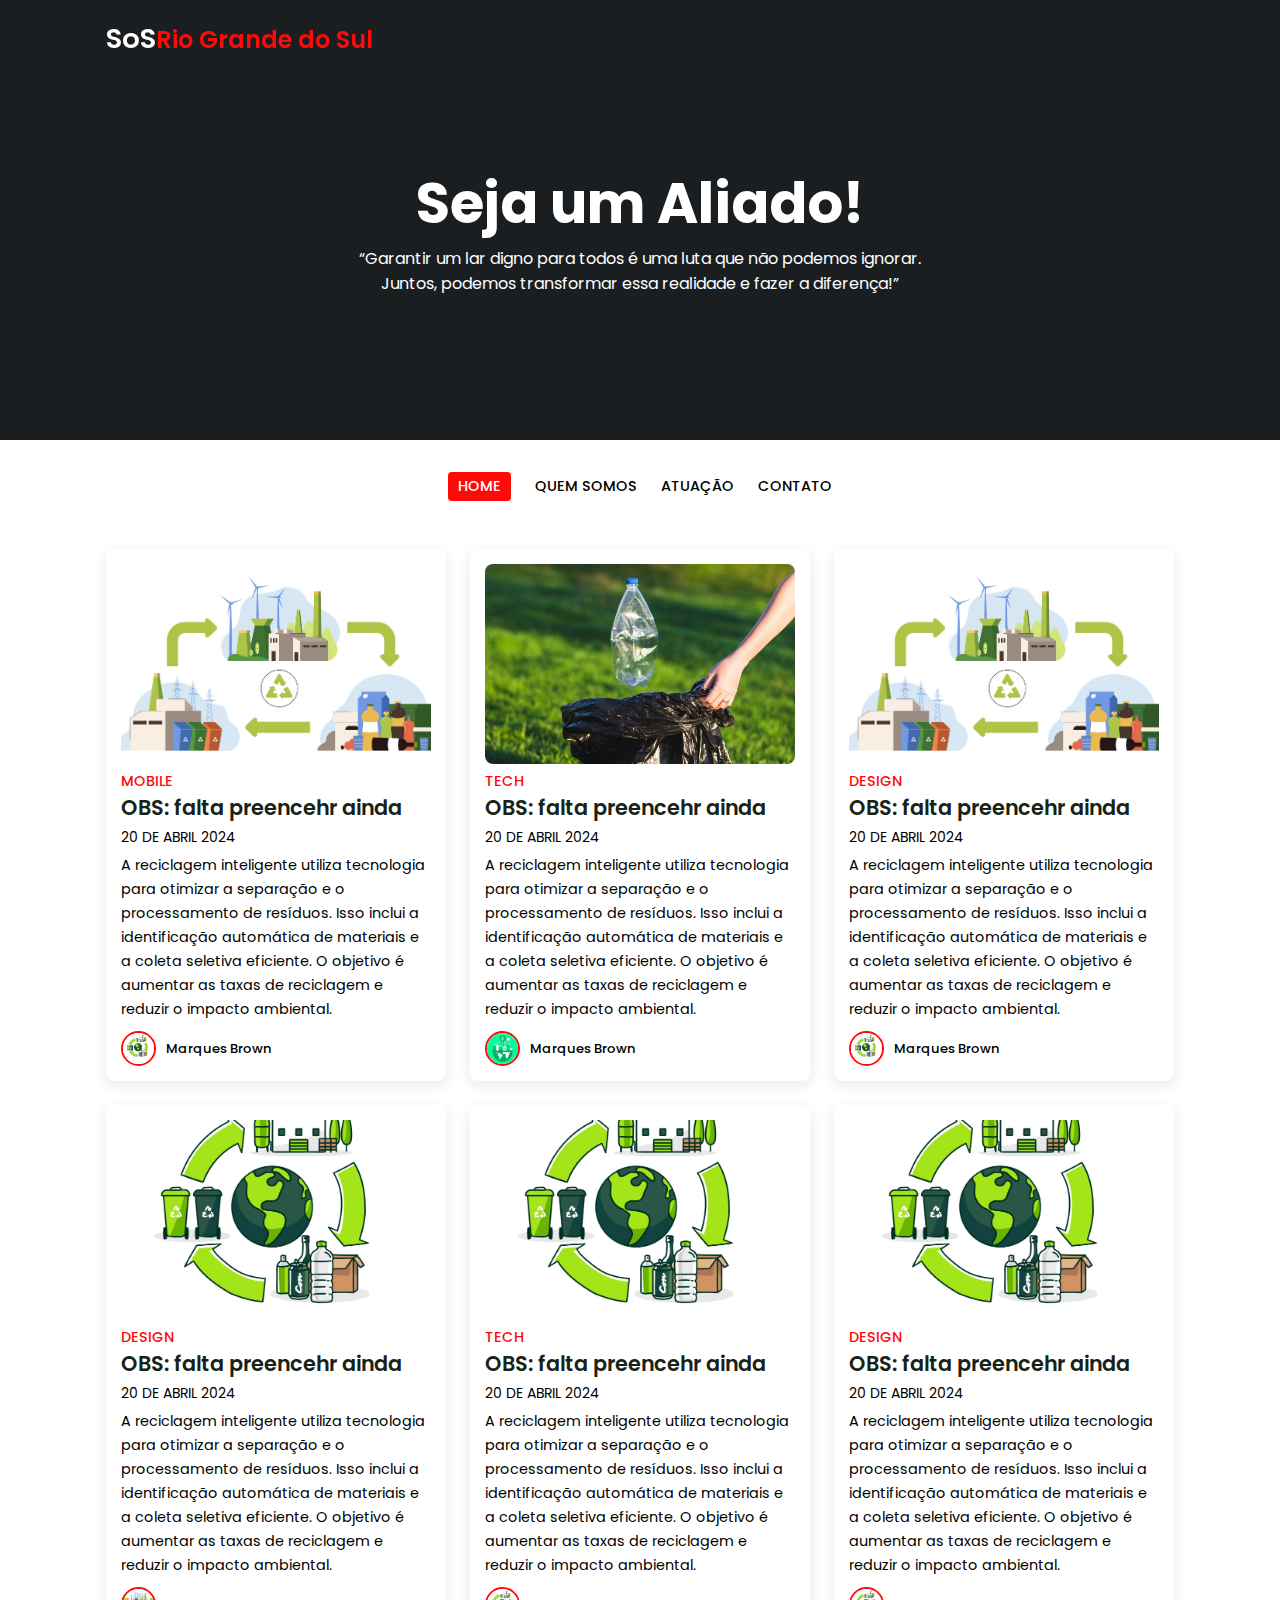
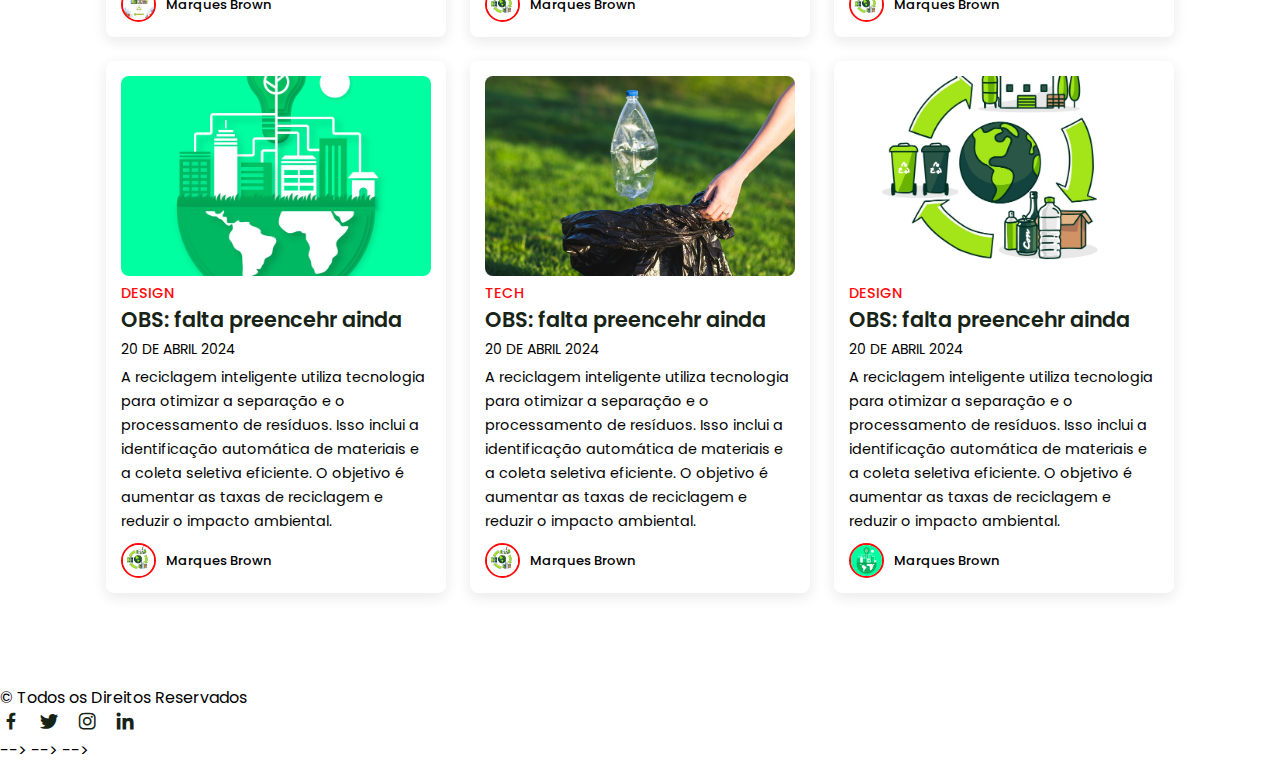
==== index.html @ 659e2902 "Primeiro commit" ====
<!DOCTYPE html>
<html lang="pt-br">
  <head>
    <meta charset="UTF-8" />
    <meta http-equiv="X-UA-Compatible" content="IE=edge" />
    <meta name="viewport" content="width=device-width, initial-scale=1.0" />
    <title>SoS RIO Grande do Sul</title>
    <link rel="stylesheet" href="style.css">
    <link href='https://unpkg.com/boxicons@2.1.4/css/boxicons.min.css' rel='stylesheet'>
   
  </head>
  <body>
     <header>

      <div class="nav container">
      <a href="index.html" class="logo">SoS<span>Rio Grande do Sul</span></a>
      <!-- <a href="#" class="login">Login</a> -->
      </div>
     </header>
      
      <section class="home" id="home">
         <div class="home-text container">
           <h2 class="home-title">Seja um Aliado!</h2>
          <p>“Garantir um lar digno para todos é uma luta que não podemos ignorar.</p> Juntos, podemos transformar essa realidade e fazer a diferença!”</p>
            <span class="home-subtitle"></span>
         </div>
      </section>
      
       <!-- Post Filter -->
       <div class="post-filter container">
        <span class="filter-item active-filter" data-filter='all'>HOME</span>
        <span class="filter-item " data-filter='design'>QUEM SOMOS</span>
        <span class="filter-item " data-filter='tech'>ATUAÇÃO</span>
        <span class="filter-item " data-filter='mobile'>CONTATO</span>
       </div>

       <!-- Posts -->
      <section class="post container">
       <!-- Post Box 1 -->
       <div class="post-box mobile">
         <img src="img/Imagem do WhatsApp de 2024-05-03 à(s) 12.42.01_88474f6a.jpg" alt="" class="post-img">
          <h2 class="category">Mobile</h2>
          <a href="post-page.html" class="post-title">
              OBS: falta preencehr ainda 
          </a>
          <span class="post-date">20 de abril 2024</span>
          <p class="post-decription">A reciclagem inteligente utiliza tecnologia para otimizar a separação e o processamento de resíduos. Isso inclui a identificação automática de materiais e a coleta seletiva eficiente. O objetivo é aumentar as taxas de reciclagem e reduzir o impacto ambiental.</p>
            <div class="profile">
              <img src="img/Imagem do WhatsApp de 2024-05-03 à(s) 12.42.01_ca1264bf.jpg" alt="" class="profile-img">
              <span class="profile-name">Marques Brown</span>
            </div>  
         </div>
   
            <!-- Post Box 2 -->
           <div class="post-box tech">
         <img src="img/Imagem do WhatsApp de 2024-05-03 à(s) 12.42.02_a2cb9ce0.jpg" alt="" class="post-img">
          <h2 class="category">tech</h2>
          <a href="post-page.html" class="post-title">
              OBS: falta preencehr ainda 
          </a>
          <span class="post-date">20 de abril 2024</span>
          <p class="post-decription">A reciclagem inteligente utiliza tecnologia 
            para otimizar a separação e o processamento de resíduos. Isso inclui a 
            identificação automática de materiais e a coleta seletiva eficiente. O 
            objetivo é aumentar as taxas de reciclagem e reduzir o impacto ambiental.</p>
            <div class="profile">
              <img src="img/Imagem do WhatsApp de 2024-05-03 à(s) 12.42.01_6d9afd99.jpg" alt="" class="profile-img">
              <span class="profile-name">Marques Brown</span>
            </div>  
         </div>

          <!-- Post Box 3 -->
          <div class="post-box mobile">
         <img src="img/Imagem do WhatsApp de 2024-05-03 à(s) 12.42.01_88474f6a.jpg" alt="" class="post-img">
          <h2 class="category">Design</h2>
          <a href="post-page.html" class="post-title">
              OBS: falta preencehr ainda 
          </a>
          <span class="post-date">20 de abril 2024</span>
          <p class="post-decription">A reciclagem inteligente utiliza tecnologia 
            para otimizar a separação e o processamento de resíduos. Isso inclui a 
            identificação automática de materiais e a coleta seletiva eficiente. O 
            objetivo é aumentar as taxas de reciclagem e reduzir o impacto ambiental.</p>
            <div class="profile">
              <img src="img/Imagem do WhatsApp de 2024-05-03 à(s) 12.42.01_ca1264bf.jpg" alt="" class="profile-img">
              <span class="profile-name">Marques Brown</span>
            </div>  
         </div>
    
           <!-- Post Box 4 -->
         <div class="post-box design">
         <img src="img/Imagem do WhatsApp de 2024-05-03 à(s) 12.42.01_ca1264bf.jpg" alt="" class="post-img">
          <h2 class="category">Design</h2>
          <a href="post-page.html" class="post-title">
              OBS: falta preencehr ainda 
          </a>
          <span class="post-date">20 de abril 2024</span>
          <p class="post-decription">A reciclagem inteligente utiliza tecnologia 
            para otimizar a separação e o processamento de resíduos. Isso inclui a 
            identificação automática de materiais e a coleta seletiva eficiente. O 
            objetivo é aumentar as taxas de reciclagem e reduzir o impacto ambiental.</p>
            <div class="profile">
              <img src="img/Imagem do WhatsApp de 2024-05-03 à(s) 12.42.01_88474f6a.jpg" alt="" class="profile-img">
              <span class="profile-name">Marques Brown</span>
            </div>  
         </div>
   
            <!-- Post Box 5 -->
           <div class="post-box tech">
         <img src="img/Imagem do WhatsApp de 2024-05-03 à(s) 12.42.01_ca1264bf.jpg" alt="" class="post-img">
          <h2 class="category">tech</h2>
          <a href="post-page.html" class="post-title">
              OBS: falta preencehr ainda 
          </a>
          <span class="post-date">20 de abril 2024</span>
          <p class="post-decription">A reciclagem inteligente utiliza tecnologia 
            para otimizar a separação e o processamento de resíduos. Isso inclui a 
            identificação automática de materiais e a coleta seletiva eficiente. O 
            objetivo é aumentar as taxas de reciclagem e reduzir o impacto ambiental.</p>
            <div class="profile">
              <img src="img/Imagem do WhatsApp de 2024-05-03 à(s) 12.42.01_ca1264bf.jpg" alt="" class="profile-img">
              <span class="profile-name">Marques Brown</span>
            </div>  
         </div>

          <!-- Post Box 6 -->
          <div class="post-box mobile">
         <img src="img/Imagem do WhatsApp de 2024-05-03 à(s) 12.42.01_ca1264bf.jpg" alt="" class="post-img">
          <h2 class="category">Design</h2>
          <a href="post-page.html" class="post-title">
              OBS: falta preencehr ainda 
          </a>
          <span class="post-date">20 de abril 2024</span>
          <p class="post-decription">A reciclagem inteligente utiliza tecnologia 
            para otimizar a separação e o processamento de resíduos. Isso inclui a 
            identificação automática de materiais e a coleta seletiva eficiente. O 
            objetivo é aumentar as taxas de reciclagem e reduzir o impacto ambiental.</p>
            <div class="profile">
              <img src="img/Imagem do WhatsApp de 2024-05-03 à(s) 12.42.01_ca1264bf.jpg" alt="" class="profile-img">
              <span class="profile-name">Marques Brown</span>
            </div>  
         </div>
   
           <!-- Post Box 7 -->
       <div class="post-box design">
         <img src="img/Imagem do WhatsApp de 2024-05-03 à(s) 12.42.01_6d9afd99.jpg" alt="" class="post-img">
          <h2 class="category">Design</h2>
          <a href="post-page.html" class="post-title">
              OBS: falta preencehr ainda 
          </a>
          <span class="post-date">20 de abril 2024</span>
          <p class="post-decription">A reciclagem inteligente utiliza tecnologia 
            para otimizar a separação e o processamento de resíduos. Isso inclui a 
            identificação automática de materiais e a coleta seletiva eficiente. O 
            objetivo é aumentar as taxas de reciclagem e reduzir o impacto ambiental.</p>
            <div class="profile">
              <img src="img/Imagem do WhatsApp de 2024-05-03 à(s) 12.42.01_ca1264bf.jpg" alt="" class="profile-img">
              <span class="profile-name">Marques Brown</span>
            </div>  
         </div>
   
            <!-- Post Box 8 -->
           <div class="post-box tech">
         <img src="img/Imagem do WhatsApp de 2024-05-03 à(s) 12.42.02_a2cb9ce0.jpg" alt="" class="post-img">
          <h2 class="category">tech</h2>
          <a href="post-page.html" class="post-title">
              OBS: falta preencehr ainda 
          </a>
          <span class="post-date">20 de abril 2024</span>
          <p class="post-decription">A reciclagem inteligente utiliza tecnologia 
            para otimizar a separação e o processamento de resíduos. Isso inclui a 
            identificação automática de materiais e a coleta seletiva eficiente. O 
            objetivo é aumentar as taxas de reciclagem e reduzir o impacto ambiental.</p>
            <div class="profile">
              <img src="img/Imagem do WhatsApp de 2024-05-03 à(s) 12.42.01_ca1264bf.jpg" alt="" class="profile-img">
              <span class="profile-name">Marques Brown</span>
            </div>  
         </div>

          <!-- Post Box 9 -->
          <div class="post-box design">
         <img src="img/Imagem do WhatsApp de 2024-05-03 à(s) 12.42.01_ca1264bf.jpg" alt="" class="post-img">
          <h2 class="category">Design</h2>
          <a href="post-page.html" class="post-title">
              OBS: falta preencehr ainda 
          </a>
          <span class="post-date">20 de abril 2024</span>
          <p class="post-decription">A reciclagem inteligente utiliza tecnologia 
            para otimizar a separação e o processamento de resíduos. Isso inclui a 
            identificação automática de materiais e a coleta seletiva eficiente. O 
            objetivo é aumentar as taxas de reciclagem e reduzir o impacto ambiental.</p>
            <div class="profile">
              <img src="img/Imagem do WhatsApp de 2024-05-03 à(s) 12.42.01_6d9afd99.jpg" alt="" class="profile-img">
              <span class="profile-name">Marques Brown</span>
            </div>  
         </div>
       </section>

         
       <!-- Footer -->
       <div class="footer container"></div>
          <p>&#169; Todos os Direitos Reservados</p>
          <div class="social">
            <a href="#"><i class='bx bxl-facebook'></i></a>
            <a href="#"><i class='bx bxl-twitter'></i></a>
            <a href="#"><i class='bx bxl-instagram'></i></a>
            <a href="#"><i class='bx bxl-linkedin'></i></a>
          </div>


     <!-- JQuery Link -->
     <script
     src="https://code.jquery.com/jquery-3.7.1.js"
     integrity="sha256-eKhayi8LEQwp4NKxN+CfCh+3qOVUtJn3QNZ0TciWLP4="
      crossorigin="anonymous"></script>
     <!-- link JS -->
    <script src="main.js"></script>
  </body>
</html>


 <!-- Postar conteúdo -->
 <!-- <section class="post-header">
    <div class="header-content post-container">
       <!-- voltar para o home -->
      <!-- <a href="index.html" class="back-home">Voltar para o Home</a>
      <!-- titulo -->
      <!-- <h1 class="header-title">Como criar o melhor disegn com adobe Xd</h1>
      <!-- postar imagem -->
      <!-- <img src="img/Imagem do WhatsApp de 2024-05-03 à(s) 12.42.01_6d9afd99.jpg" alt="" class="header-img">
    </div>
   </section> --> --> --> -->
---- style.css ----
/* Google fonts */

@import url('https://fonts.googleapis.com/css2?family=Poppins:ital,wght@0,100;0,200;0,300;0,400;0,500;0,600;0,700;0,800;0,900;1,100;1,200;1,300;1,400;1,500;1,600;1,700;1,800;1,900&display=swap');

*{
  font-family: 'poppins', sans-serif;
  margin: 0;
  padding: 0;
  scroll-behavior: smooth;
  scroll-padding-top: 2rem;
  box-sizing: border-box;
}

:root{
  --container-color: #1a1e21;
  --second-color: #ff0909;
  --text-color: #172317;
  --bg-color: #fff;
}

::selection {
  color: var(--bg-color);
  background: var(--second-color);
}

a{
  text-decoration: none;
}

li{
  list-style: none;
}

img{
  width: 100%;
}

section{
  padding: 3rem 0 2rem;
}

.container{
  max-width: 1068px;
  margin: auto;
  width: 100%;
  
}

/* hearder */
header {
  position: fixed;
  top: 0;
  left: 0;
  width: 100%;
  z-index: 200;
}

header.shadow{
  background: var(--bg-color);
  box-shadow: 0 1px  4px  hsl(0 4% 14% / 10%);
  transition: 0.4s;
}

header.shadow .logo{
   color:var(--text-color);
}

.nav{
  display: flex;
  align-items: center;
  justify-content: space-between;
  padding: 18px 0;
}

/* rever o tamanho */
.logo{
  font-size: 1.7rem;
  font-weight: 600;
  color: var(--bg-color);

}
 /* rever o tamanho */
.logo span {
  color: var(--second-color);
  font-size: 1.5rem;
}

.login{
  padding: 8px 14px;
  text-transform: uppercase;
  font-weight: 500;
  border-radius: 4px;
  background: var(--second-color);
  color: var(--bg-color);
}

.login:hover{
  background: hsl(24, 98%, 58%);
  transition: 0.3s;
}

.home{
  width: 100%;
  min-height: 440px;
  background: var(--container-color);
  display: grid;
  justify-content: center;
  align-items: center;
}
.home-text{
  color: var(--bg-color);
  text-align: center;
}
.home-title{
  font-size: 3.5rem;
  width: 100%;
}

.home-subtitle{
  font-size: 1rem;
  font-weight: 400;
}

/* Post Filter  */
.post-filter{
  display: flex;
  justify-content: center;
  align-items: center;
  column-gap: 1.5rem;
  margin-top: 2rem !important;
}

.filter-item{
  font-size: 0.9rem;
  font-weight: 500;
  cursor:pointer;
}

.active-filter{
  background: var(--second-color);
  color: var(--bg-color);
  padding: 4px 10px;
  border-radius: 4px;
}

/* Post */
.post{
  display: grid;
  grid-template-columns: repeat(auto-fit, minmax(280px, auto));
  justify-content: center;
  gap: 1.5rem;
}

.post-box{
  background: var(--bg-color);
  box-shadow: 0 4px 14px hsl(355deg 25% 15% / 10%);
  padding: 15px;
  border-radius: 0.5rem;
}

.post-img{
  width: 100%;
  height: 200px;
  object-fit: cover;
  object-position: center;
  border-radius: 0.5rem;
}
.category{
  font-size: 0.9rem;
  font-weight: 500;
  text-transform: uppercase;
  color: var(--second-color);
}

.post-title{
  font-size: 1.3rem;
  font-weight: 600;
  color: var(--text-color);
  /* para permanecer o título em 2 linhas */
  display: -webkit-box;
  -webkit-line-clamp: 2;
  -webkit-box-orient: vertical;
   overflow: hidden;
}
.post-date{
  display: flex;
  font-size: 0.875rem;
  text-transform: uppercase;
  font-weight: 400;
  margin-top: 4px;
}

.post-decription{
  font-size: 0.9rem;
  line-height: 1.5rem;
  margin: 5px 0 10px;
  /* para permanecer o título em 3 linhas */
  -webkit-line-clamp: 3;
  -webkit-box-orient: vertical;
  overflow: hidden;
}

.profile{
  display: flex;
  align-items: center;
  gap: 10px;
}

.profile-img{
  width: 35px;
  height: 35px;
  border-radius: 50%;
  object-fit: cover;
  object-position: center;
  border: 2px solid var(--second-color);
}

.profile-name{
  font-size: 0.82rem;
  font-weight: 500;
}

.footer{
  display: flex;
  justify-content: space-between;
  align-items:center;
  padding: 30px 0;
}

.footer p{
  font-size: 0.938rem;
}

.social{
  display: flex;
  align-items: center;
  column-gap: 1rem;
}

.social .bx{
  font-size: 1.4rem;
  color: var(--text-color);
}

.social .bx:hover{
   color: var(--second-color);
   transition: 0.3s all linear;
}

/* Postar conteúdo */
.post-header{
  width: 100%;
  height: 500px;
  background: var(--container-color);
}

.post-container{
  max-width: 800px;
  margin: auto;
  width: 100%;
}

.header-content{
  display: flex;
  flex-direction: column;
  align-items: center;
  margin-top: 4rem !important;
}

.back-hom{
  color: var(--second-color);
  font-size: 0.9rem;
}

.header-title{
  width: 90%;
  font-size: 2.6rem;
  color: var(--bg-color);
  text-align: center;
  margin-bottom: 1rem;
}

.header-img{
  width: 100%;
  height: 420px;
  object-fit: cover;
  object-position: center;
}
.post-content{
    margin-top: 10rem !important;
}
.sub-heading{
    font-size: 1.2rem;
}

.post-text{
    font-size: 1rem;
    line-height: 1.7rem;
    margin: 1rem 0;
    text-align: justify;
}
.share{
    display: flex;
    flex-direction: column;
    align-items: center;
    row-gap: 1rem;
}
.share-title{
    font-size: 1.1rem;
}

/* responsividade */
@media(max-width:1060px){
    .container{
        margin: 0 auto;
        width: 95%;
    }
    .home-text{
        width: 100%;
    }
}

@media(max-width:768px){
    .nav{
      padding: 10px 0;
    
    }
    .section{
      padding: 2rem 0;
    }
    .header-content{
        margin-top: 3rem !important;
    }
    .home{
        min-height: 380px;
    }
    .home-title{
        font-size: 3rem;
    }
    .header-title{
        font-size: 2rem;
    }
    .header-img{
        height: 370px;
    }
    .post-header{
        height: 435px;
    }
    .post-content{
        margin-top: 9rem !important;
    }
    @media (max-width:570px){
        .post-header{
            height: 390px;
        }
        .header-title{
            width: 100%;
        }
        .header-img{
            height: 340px;
        }
        .footer{
            flex-direction: column;
            row-gap: 1rem;
            padding: 20px 0;
            text-align: center;
        }
    }
        @media (max-width:396px){
           .home-title{
            font-size: 2rem;
           }
           .home-subtitle{
            font-size: 0.9rem;
           }
           .home{
            min-height: 300px;
           }
           .post-box{
            padding: 10px;
           }
           .header-title{
            font-size: 1.4rem;
           }
           .header-img{
            height: 240px;
           }
           .post-header{
            height: 335px;
           }
           .post-content{
            margin-top: 5rem !important;
           }
           .post-text{
            font-size: 0.875rem;
            line-height: 1.5rem;
            margin: 10px 0;
           }
        }
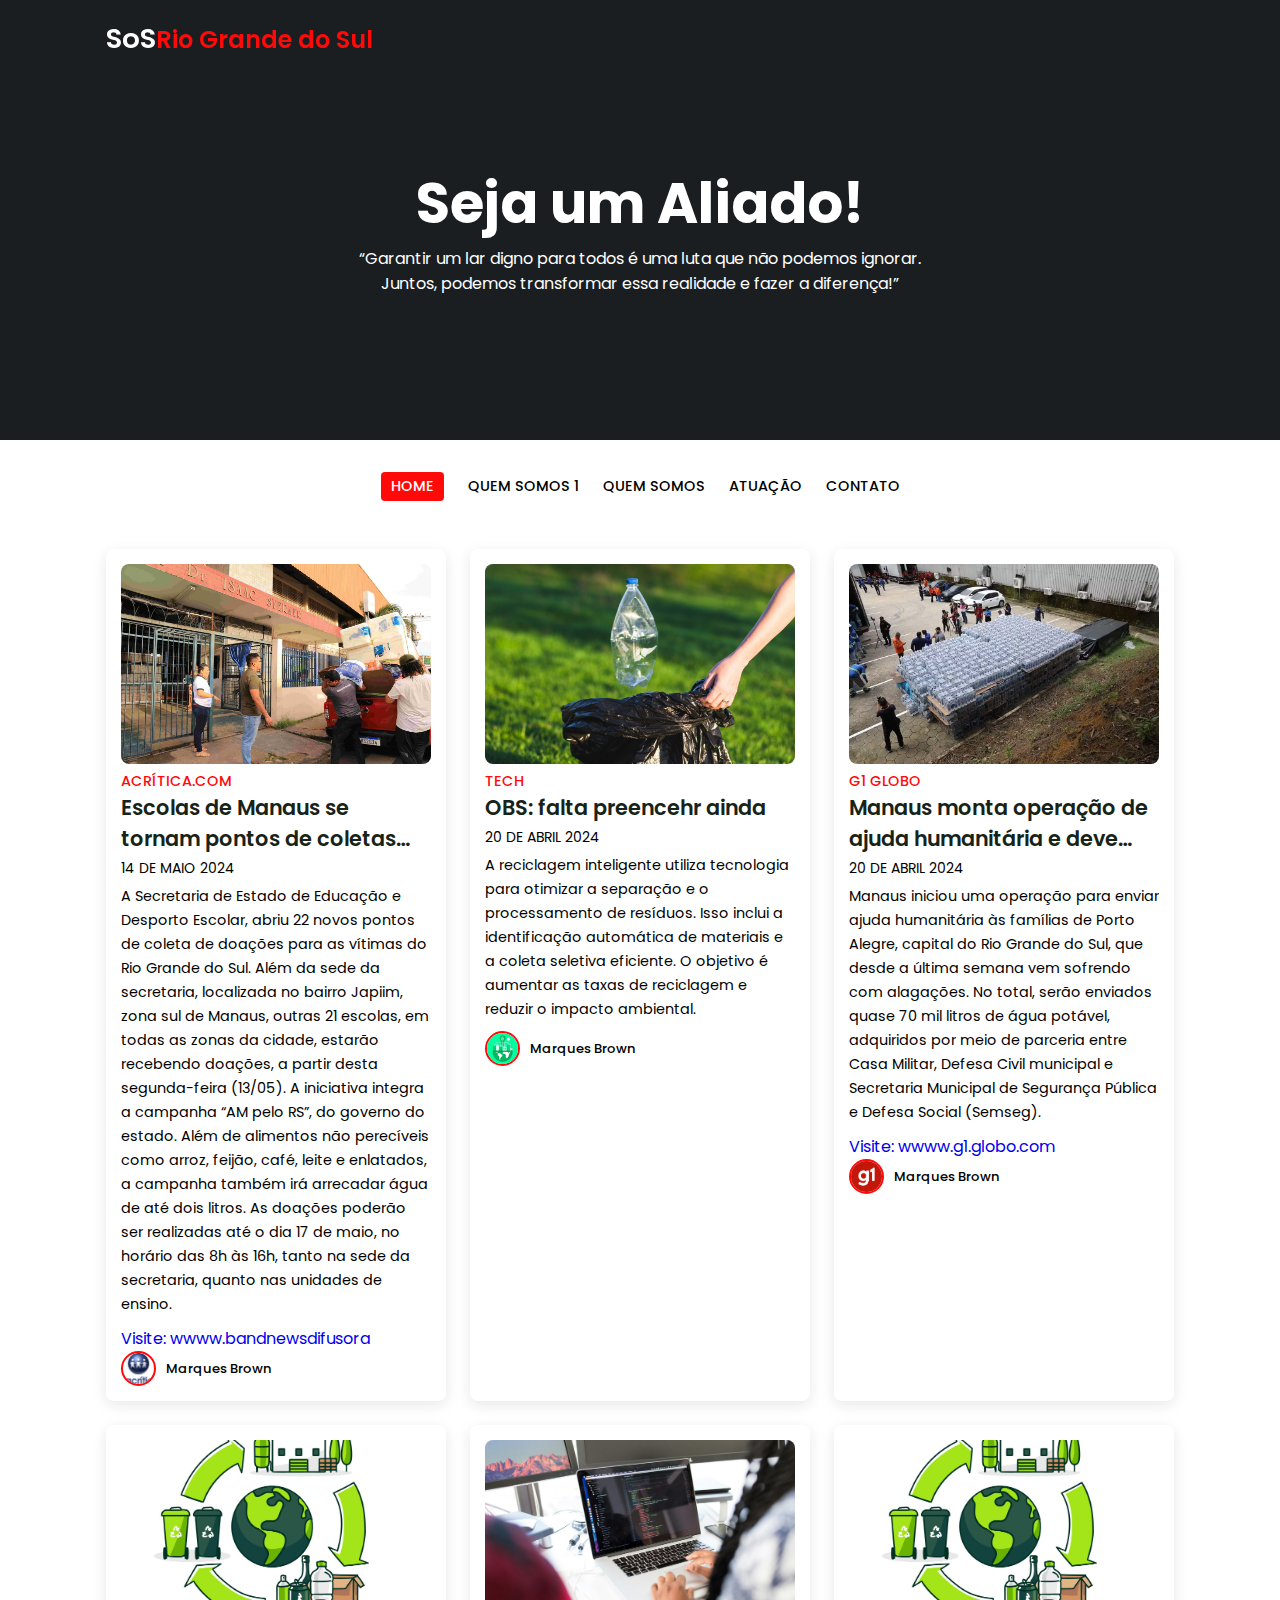
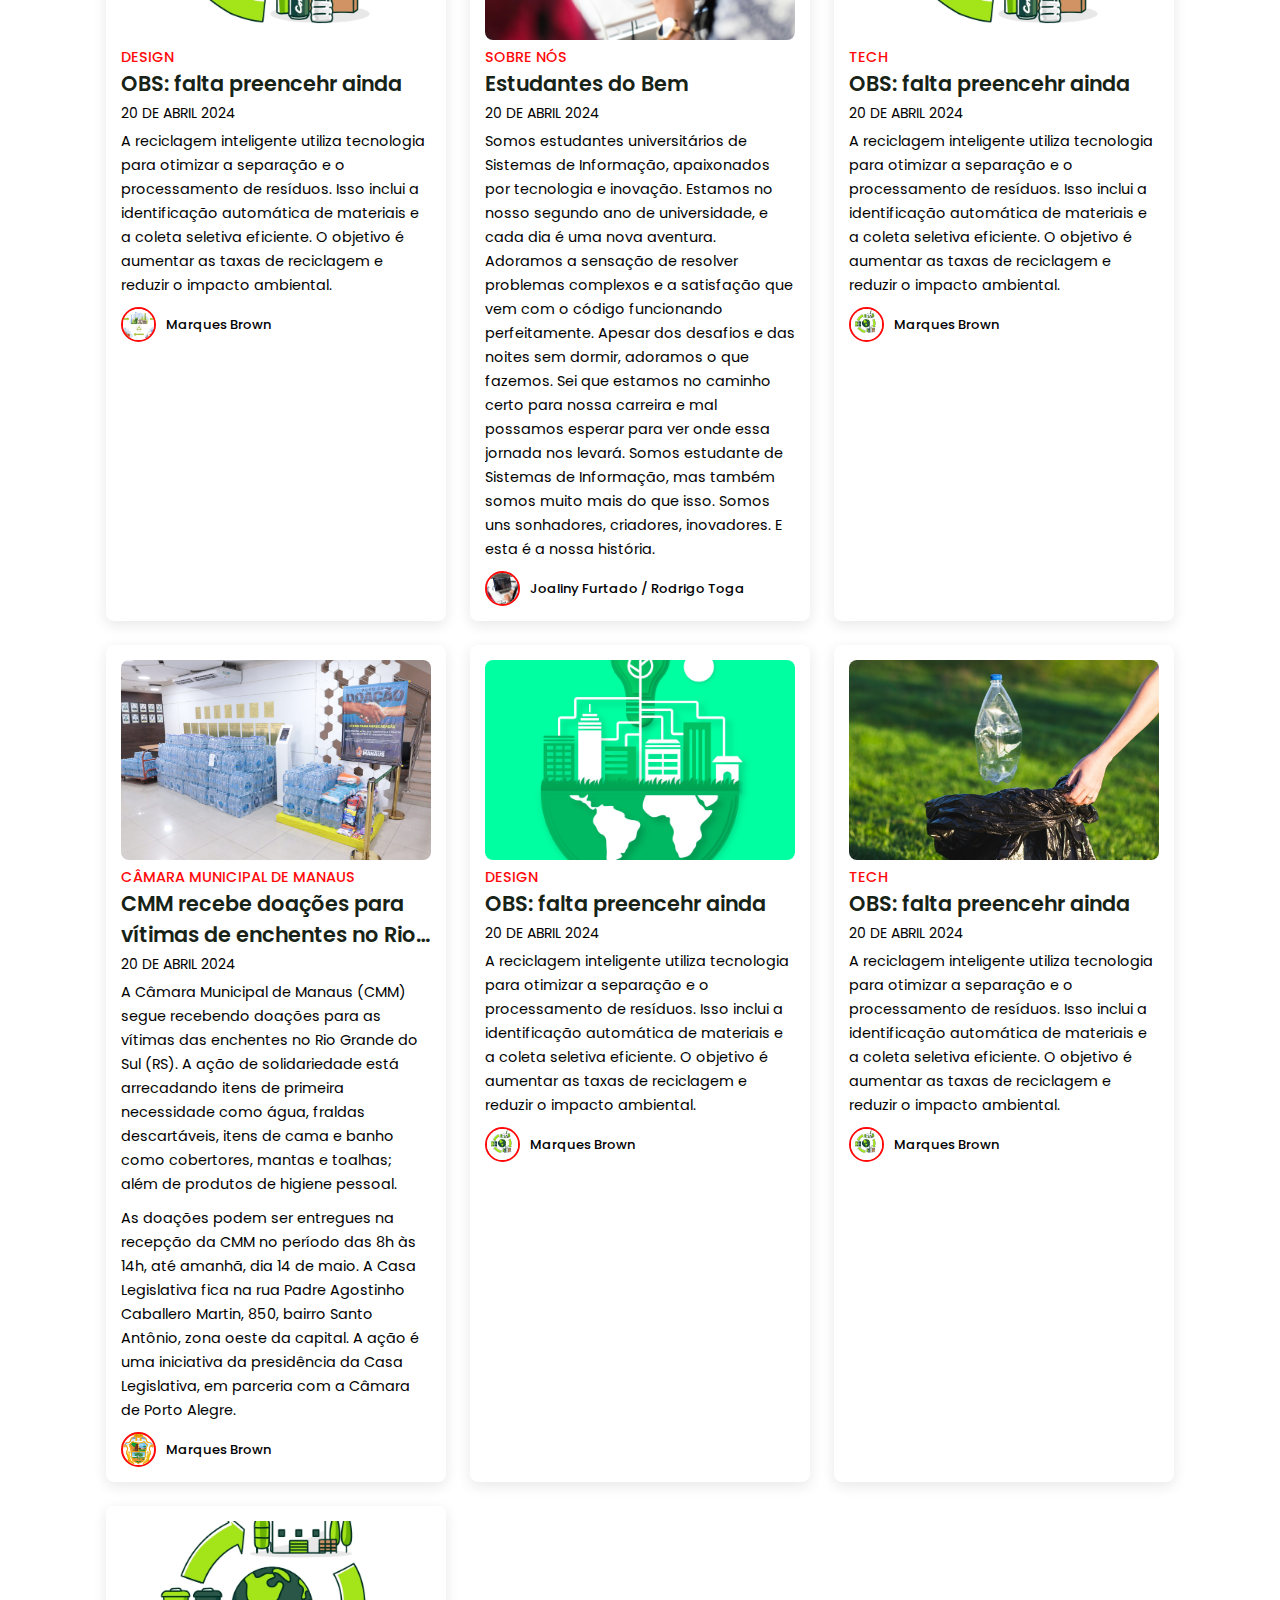
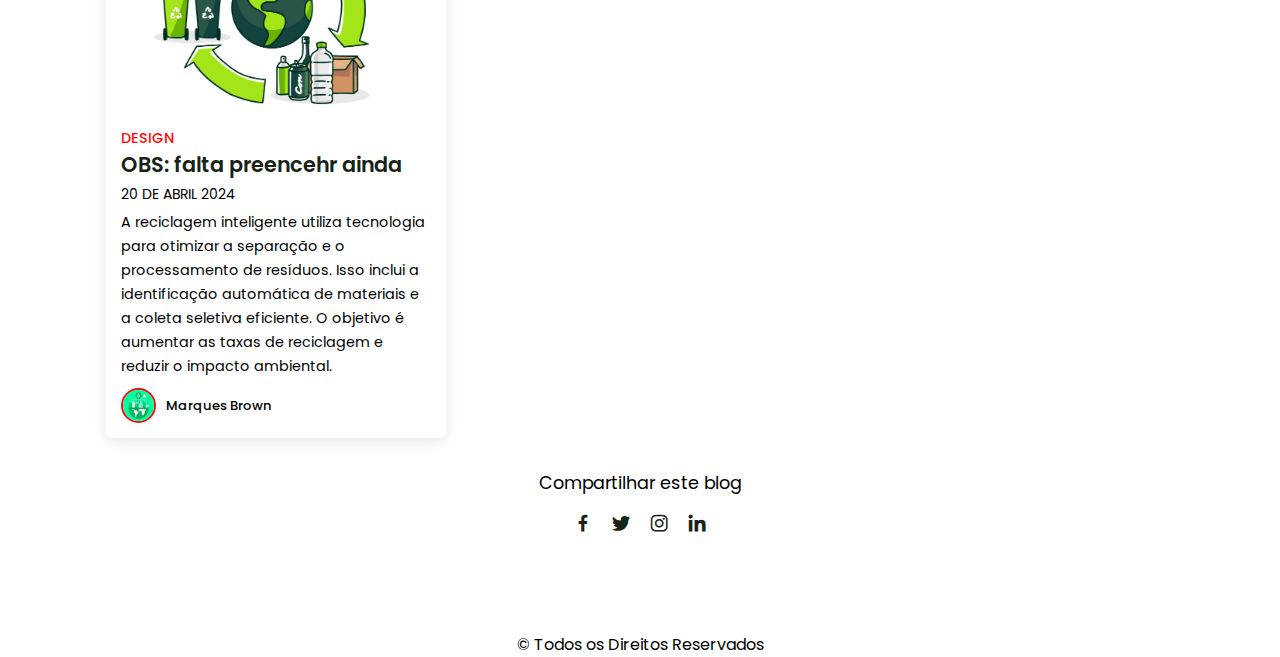
==== commit 8e12847d: "atualização" ====
--- a/index.html
+++ b/index.html
@@ -29,6 +29,7 @@
        <!-- Post Filter -->
        <div class="post-filter container">
         <span class="filter-item active-filter" data-filter='all'>HOME</span>
+        <span class="filter-item " data-filter='design1'>QUEM SOMOS 1</span>
         <span class="filter-item " data-filter='design'>QUEM SOMOS</span>
         <span class="filter-item " data-filter='tech'>ATUAÇÃO</span>
         <span class="filter-item " data-filter='mobile'>CONTATO</span>
@@ -38,15 +39,15 @@
       <section class="post container">
        <!-- Post Box 1 -->
        <div class="post-box mobile">
-         <img src="img/Imagem do WhatsApp de 2024-05-03 à(s) 12.42.01_88474f6a.jpg" alt="" class="post-img">
-          <h2 class="category">Mobile</h2>
-          <a href="post-page.html" class="post-title">
-              OBS: falta preencehr ainda 
-          </a>
-          <span class="post-date">20 de abril 2024</span>
-          <p class="post-decription">A reciclagem inteligente utiliza tecnologia para otimizar a separação e o processamento de resíduos. Isso inclui a identificação automática de materiais e a coleta seletiva eficiente. O objetivo é aumentar as taxas de reciclagem e reduzir o impacto ambiental.</p>
-            <div class="profile">
-              <img src="img/Imagem do WhatsApp de 2024-05-03 à(s) 12.42.01_ca1264bf.jpg" alt="" class="profile-img">
+         <img src="img/image.jpg" alt="" class="post-img">
+          <h2 class="category">ACRÍTICA.COM</h2>
+          <a href="post-page.html" class="post-title">Escolas de Manaus se tornam pontos de coletas para doação às vítimas do Rio Grande do Sul </a>
+          <span class="post-date">14 de Maio 2024</span>
+          <p class="post-decription">A Secretaria de Estado de Educação e Desporto Escolar, abriu 22 novos pontos de coleta de doações para as vítimas do Rio Grande do Sul. Além da sede da secretaria, localizada no bairro Japiim, zona sul de Manaus, outras 21 escolas, em todas as zonas da cidade, estarão recebendo doações, a partir desta segunda-feira (13/05). A iniciativa integra a campanha “AM pelo RS”, do governo do estado. 
+           Além de alimentos não perecíveis como arroz, feijão, café, leite e enlatados, a campanha também irá arrecadar água de até dois litros. As doações poderão ser realizadas até o dia 17 de maio, no horário das 8h às 16h, tanto na sede da secretaria, quanto nas unidades de ensino. </p>
+          <a href="https://www.acritica.com/geral/escolas-de-manaus-se-tornam-pontos-de-coletas-para-doac-o-as-vitimas-do-rio-grande-do-sul-1.339587"> Visite: wwww.bandnewsdifusora</a>
+          <div class="profile">
+              <img src="img/Logotipo_da_TV_A_Crítica.png" alt="" class="profile-img">
               <span class="profile-name">Marques Brown</span>
             </div>  
          </div>
@@ -71,18 +72,18 @@
 
           <!-- Post Box 3 -->
           <div class="post-box mobile">
-         <img src="img/Imagem do WhatsApp de 2024-05-03 à(s) 12.42.01_88474f6a.jpg" alt="" class="post-img">
-          <h2 class="category">Design</h2>
-          <a href="post-page.html" class="post-title">
-              OBS: falta preencehr ainda 
-          </a>
-          <span class="post-date">20 de abril 2024</span>
-          <p class="post-decription">A reciclagem inteligente utiliza tecnologia 
-            para otimizar a separação e o processamento de resíduos. Isso inclui a 
-            identificação automática de materiais e a coleta seletiva eficiente. O 
-            objetivo é aumentar as taxas de reciclagem e reduzir o impacto ambiental.</p>
-            <div class="profile">
-              <img src="img/Imagem do WhatsApp de 2024-05-03 à(s) 12.42.01_ca1264bf.jpg" alt="" class="profile-img">
+         <img src="img/whatsapp-image-2024-05-07-at-19.42.32.avif" alt="" class="post-img">
+          <h2 class="category">g1 globo</h2>
+          <a href="post-page.html" class="post-title">Manaus monta operação de ajuda humanitária 
+            e deve enviar 70 mil litros de água potável ao RS, diz prefeitura</a>
+          <span class="post-date">20 de abril 2024</span>
+          <p class="post-decription">Manaus iniciou uma operação para enviar ajuda humanitária às famílias de Porto Alegre, 
+            capital do Rio Grande do Sul, que desde a última semana vem sofrendo com alagações. No total, serão enviados quase 
+            70 mil litros de água potável, adquiridos por meio de parceria entre Casa Militar, Defesa Civil municipal e Secretaria 
+            Municipal de Segurança Pública e Defesa Social (Semseg).</p>
+            <a href="https://g1.globo.com/am/amazonas/noticia/2024/05/07/manaus-monta-operacao-de-ajuda-humanitaria-e-deve-enviar-70-mil-litros-de-agua-potavel-ao-rs-diz-prefeitura.ghtml"> Visite: wwww.g1.globo.com</a>
+            <div class="profile">
+              <img src="img/img_facebook.png" alt="" class="profile-img">
               <span class="profile-name">Marques Brown</span>
             </div>  
          </div>
@@ -104,6 +105,21 @@
               <span class="profile-name">Marques Brown</span>
             </div>  
          </div>
+
+         <div class="post-box design1">
+          <img src="img/pexels-divinetechygirl-1181467.jpg" alt="" class="post-img">
+           <h2 class="category">Sobre Nós</h2>
+           <a href="post-page.html" class="post-title">
+               Estudantes do Bem 
+           </a>
+           <span class="post-date">20 de abril 2024</span>
+           <p class="post-decription">Somos estudantes universitários de Sistemas de Informação,  apaixonados por tecnologia e inovação. Estamos  no nosso  segundo ano de universidade, e cada dia é uma nova aventura.  Adoramos a sensação de resolver problemas complexos e a satisfação que vem com o código funcionando perfeitamente.
+            Apesar dos desafios e das noites sem dormir, adoramos o que fazemos. Sei que estamos no caminho certo para nossa carreira e mal possamos esperar para ver onde essa jornada nos levará. Somos  estudante de Sistemas de Informação, mas também somos muito mais do que isso. Somos uns sonhadores,  criadores,  inovadores. E esta é a nossa  história.</p>
+             <div class="profile">
+               <img src="img/pexels-divinetechygirl-1181467.jpg" alt="" class="profile-img">
+               <span class="profile-name">Joaliny Furtado  /  Rodrigo Toga</span>
+             </div>  
+          </div>
    
             <!-- Post Box 5 -->
            <div class="post-box tech">
@@ -125,18 +141,24 @@
 
           <!-- Post Box 6 -->
           <div class="post-box mobile">
-         <img src="img/Imagem do WhatsApp de 2024-05-03 à(s) 12.42.01_ca1264bf.jpg" alt="" class="post-img">
-          <h2 class="category">Design</h2>
-          <a href="post-page.html" class="post-title">
-              OBS: falta preencehr ainda 
-          </a>
-          <span class="post-date">20 de abril 2024</span>
-          <p class="post-decription">A reciclagem inteligente utiliza tecnologia 
-            para otimizar a separação e o processamento de resíduos. Isso inclui a 
-            identificação automática de materiais e a coleta seletiva eficiente. O 
-            objetivo é aumentar as taxas de reciclagem e reduzir o impacto ambiental.</p>
-            <div class="profile">
-              <img src="img/Imagem do WhatsApp de 2024-05-03 à(s) 12.42.01_ca1264bf.jpg" alt="" class="profile-img">
+         <img src="img/Doacoes-1024x683.jpg" alt="" class="post-img">
+          <h2 class="category">Câmara Municipal de Manaus</h2>
+          <a href="post-page.html" class="post-title">CMM recebe doações para 
+            vítimas de enchentes no Rio Grande do Sul até esta terça-feira (14/05)
+              OBS: falta preencehr ainda 
+          </a>
+          <span class="post-date">20 de abril 2024</span>
+          <p class="post-decription">A Câmara Municipal de Manaus (CMM) segue recebendo 
+            doações para as vítimas das enchentes no Rio Grande do Sul (RS). A ação de 
+            solidariedade está arrecadando itens de primeira necessidade como água, fraldas 
+            descartáveis, itens de cama e banho como cobertores, mantas e toalhas; além de 
+            produtos de higiene pessoal.</p>
+            <p class="post-decription">As doações podem ser entregues na recepção da CMM no período das 8h às 14h, até 
+            amanhã, dia 14 de maio. A Casa Legislativa fica na rua Padre Agostinho Caballero 
+            Martin, 850, bairro Santo Antônio, zona oeste da capital. A ação é uma iniciativa 
+            da presidência da Casa Legislativa, em parceria com a Câmara de Porto Alegre.</p>
+            <div class="profile">
+              <img src="img/Brasão_de_Manaus.svg" alt="" class="profile-img">
               <span class="profile-name">Marques Brown</span>
             </div>  
          </div>
@@ -197,15 +219,19 @@
        </section>
 
          
-       <!-- Footer -->
-       <div class="footer container"></div>
-          <p>&#169; Todos os Direitos Reservados</p>
+          <!-- share-compartilhar -->
+          <div class="share post-container">
+            <span class="share-title">Compartilhar este blog</span>
           <div class="social">
             <a href="#"><i class='bx bxl-facebook'></i></a>
             <a href="#"><i class='bx bxl-twitter'></i></a>
             <a href="#"><i class='bx bxl-instagram'></i></a>
             <a href="#"><i class='bx bxl-linkedin'></i></a>
           </div>
+
+          <!-- Footer -->
+          <div class="footer container"></div>
+          <p>&#169; Todos os Direitos Reservados</p>
 
 
      <!-- JQuery Link -->
@@ -217,16 +243,3 @@
     <script src="main.js"></script>
   </body>
 </html>
-
-
- <!-- Postar conteúdo -->
- <!-- <section class="post-header">
-    <div class="header-content post-container">
-       <!-- voltar para o home -->
-      <!-- <a href="index.html" class="back-home">Voltar para o Home</a>
-      <!-- titulo -->
-      <!-- <h1 class="header-title">Como criar o melhor disegn com adobe Xd</h1>
-      <!-- postar imagem -->
-      <!-- <img src="img/Imagem do WhatsApp de 2024-05-03 à(s) 12.42.01_6d9afd99.jpg" alt="" class="header-img">
-    </div>
-   </section> --> --> --> -->--- a/style.css
+++ b/style.css
@@ -396,4 +396,4 @@
             line-height: 1.5rem;
             margin: 10px 0;
            }
-        }+        } 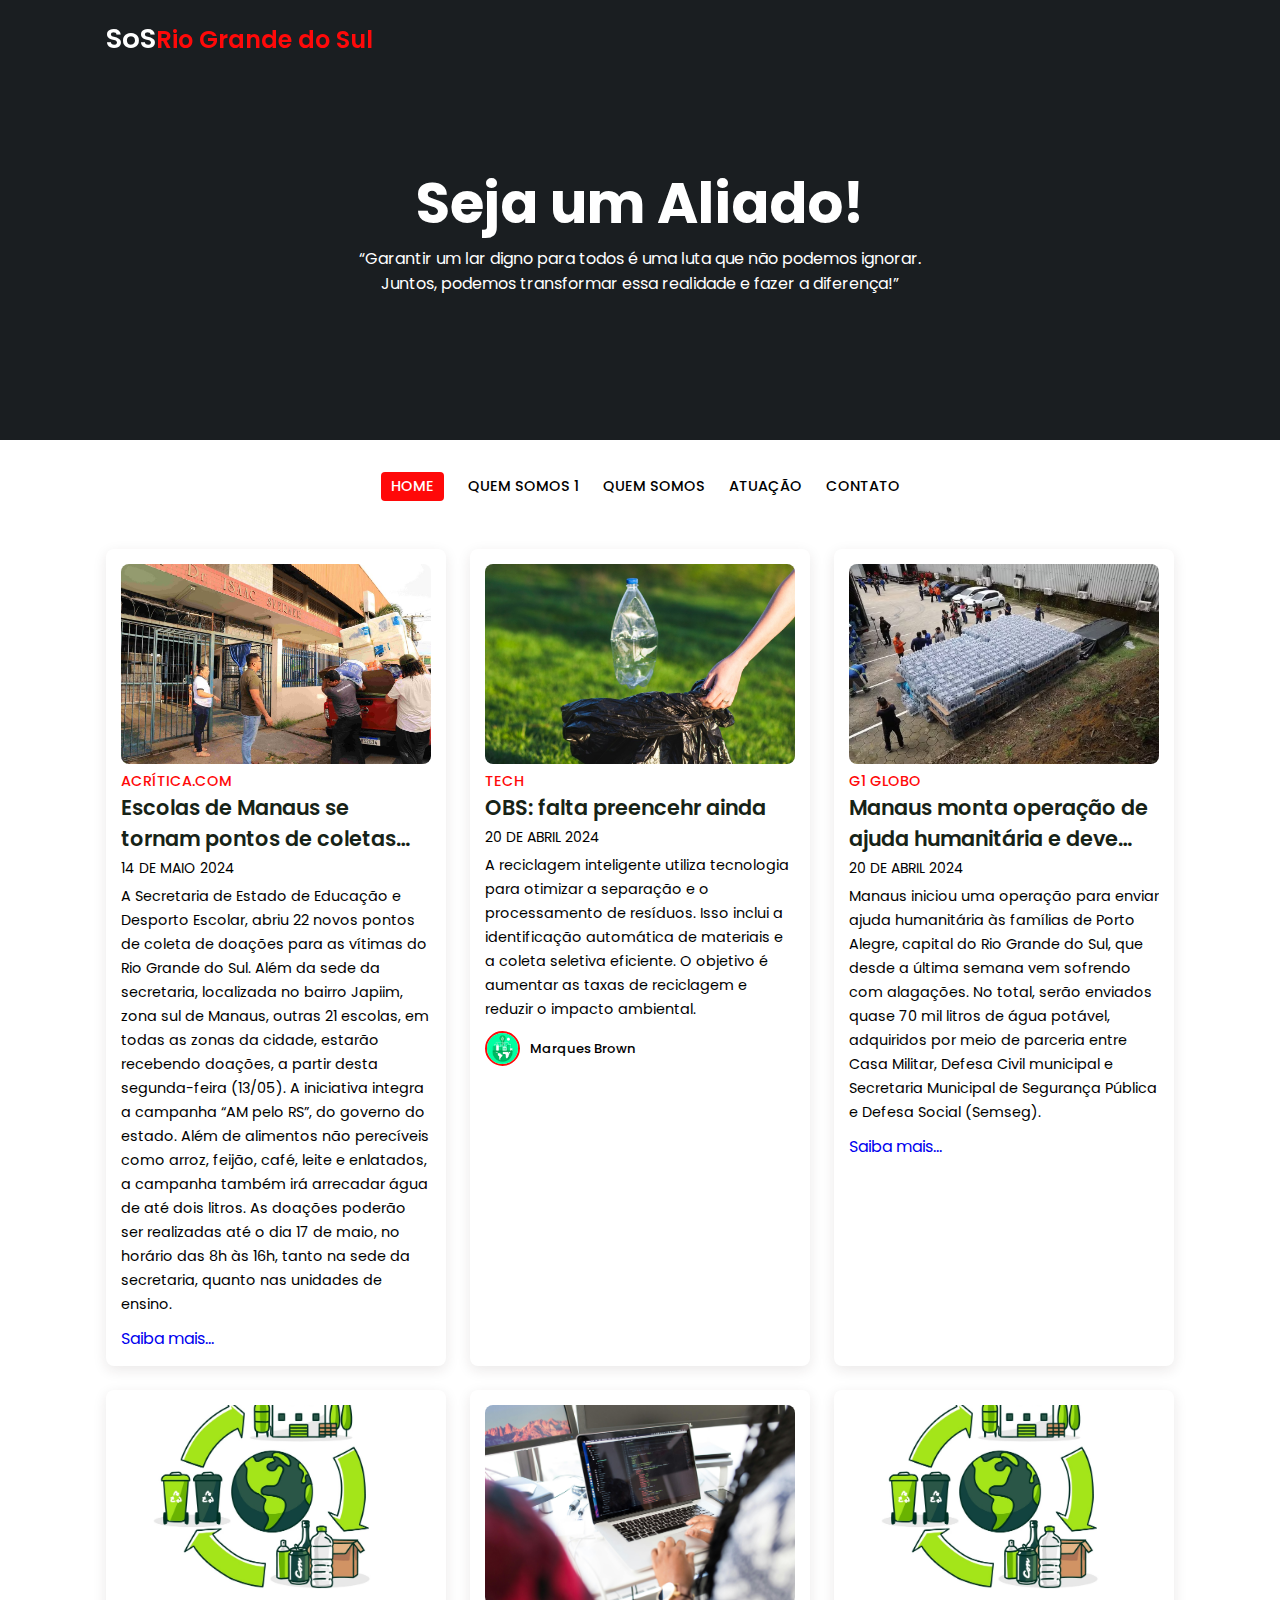
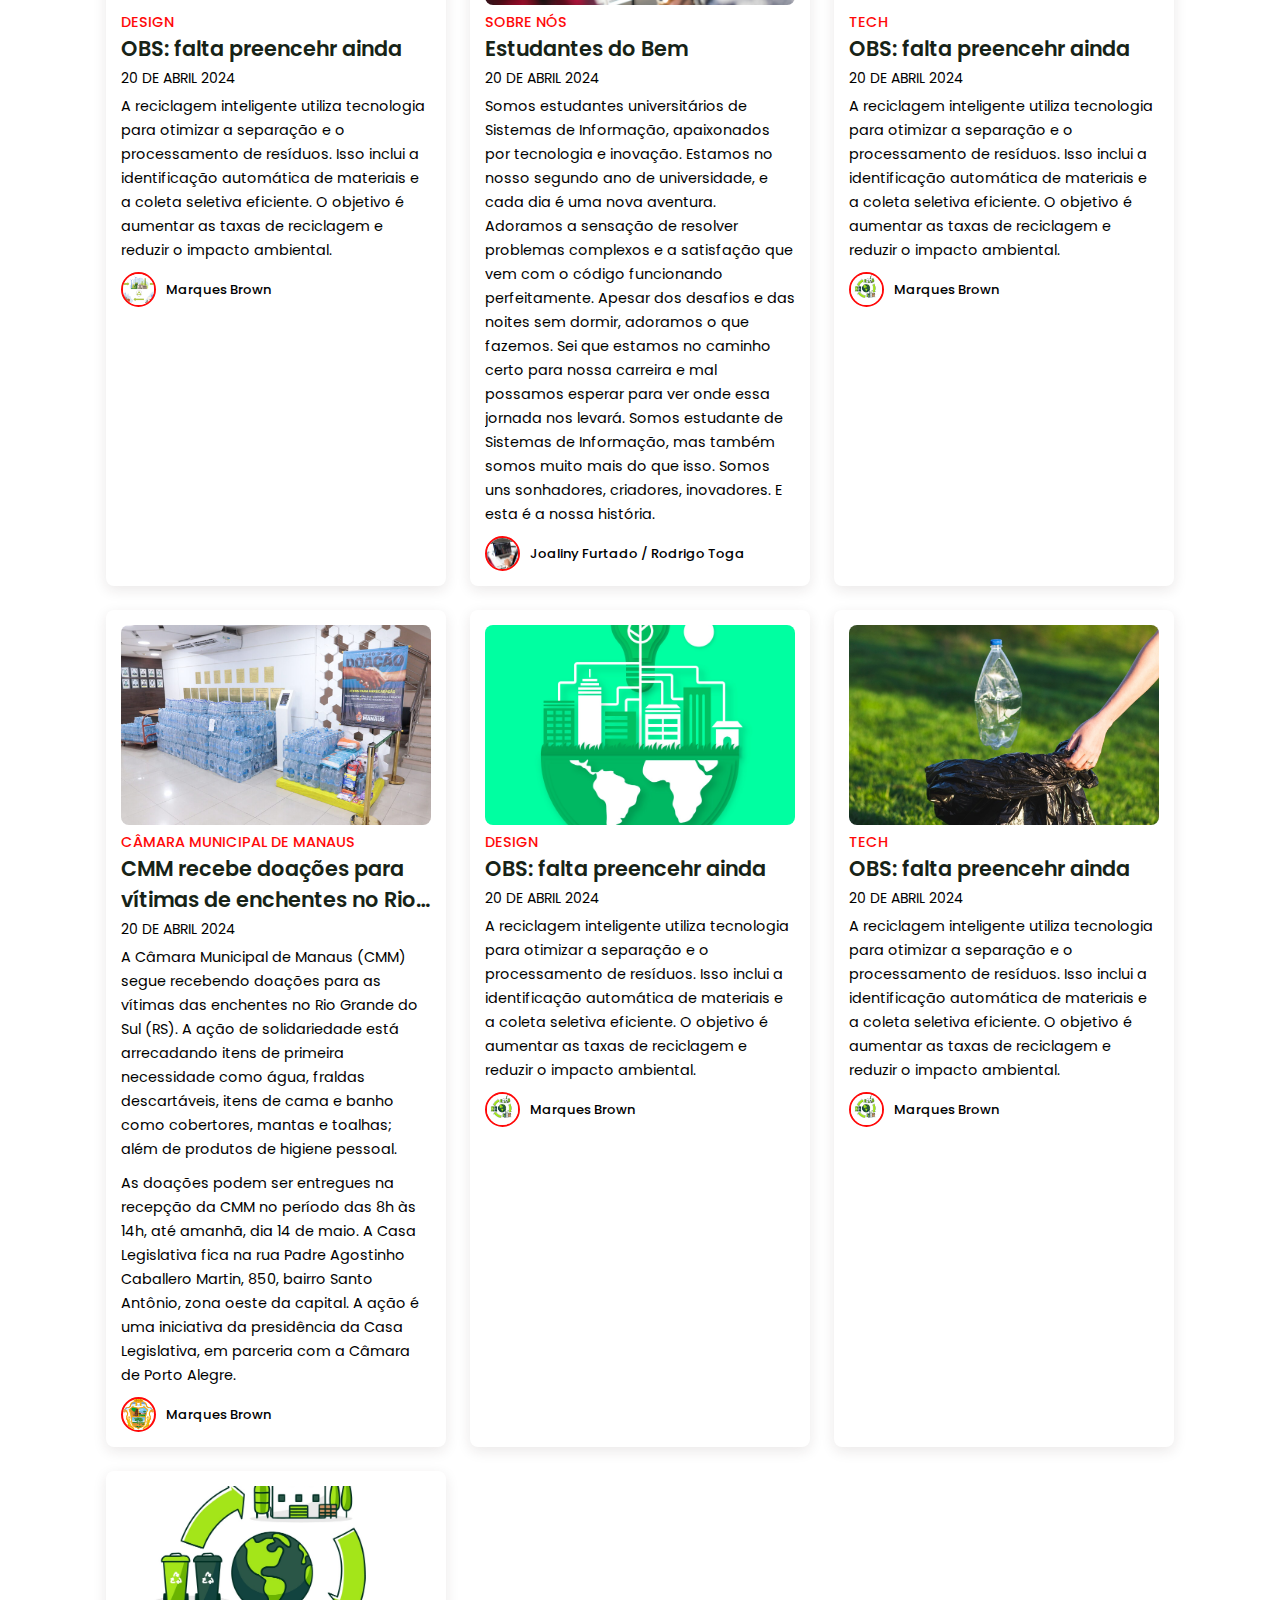
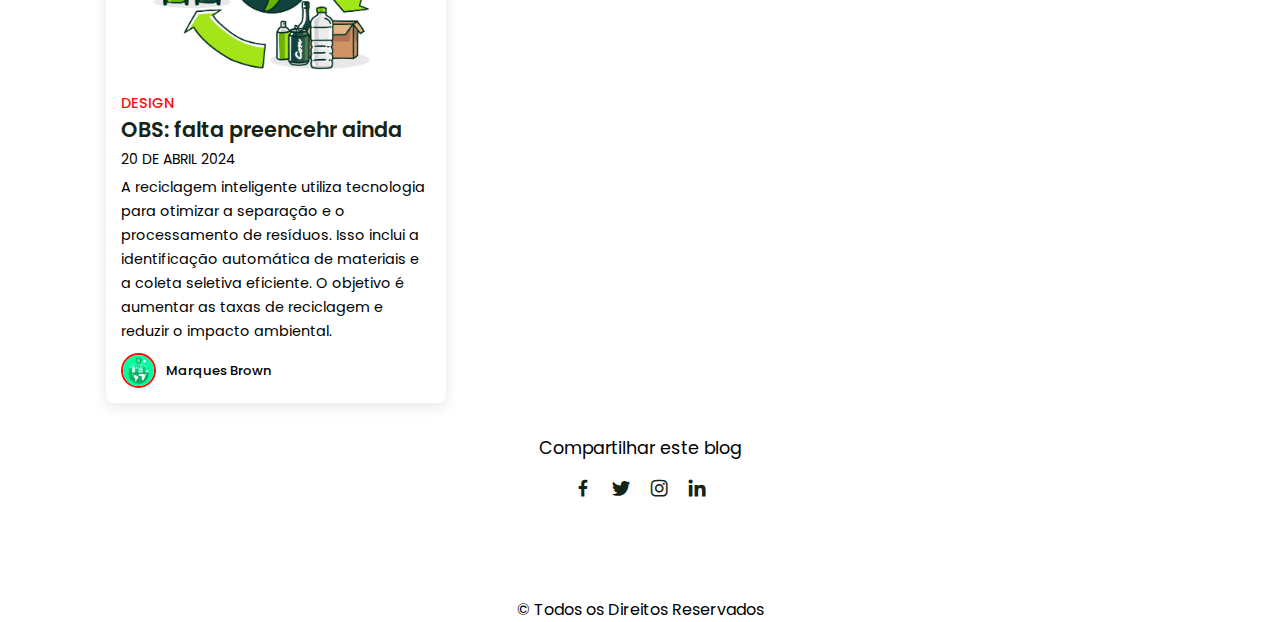
==== commit 12015b42: "atualizando link" ====
--- a/index.html
+++ b/index.html
@@ -45,10 +45,9 @@
           <span class="post-date">14 de Maio 2024</span>
           <p class="post-decription">A Secretaria de Estado de Educação e Desporto Escolar, abriu 22 novos pontos de coleta de doações para as vítimas do Rio Grande do Sul. Além da sede da secretaria, localizada no bairro Japiim, zona sul de Manaus, outras 21 escolas, em todas as zonas da cidade, estarão recebendo doações, a partir desta segunda-feira (13/05). A iniciativa integra a campanha “AM pelo RS”, do governo do estado. 
            Além de alimentos não perecíveis como arroz, feijão, café, leite e enlatados, a campanha também irá arrecadar água de até dois litros. As doações poderão ser realizadas até o dia 17 de maio, no horário das 8h às 16h, tanto na sede da secretaria, quanto nas unidades de ensino. </p>
-          <a href="https://www.acritica.com/geral/escolas-de-manaus-se-tornam-pontos-de-coletas-para-doac-o-as-vitimas-do-rio-grande-do-sul-1.339587"> Visite: wwww.bandnewsdifusora</a>
+          <a href="https://www.acritica.com/geral/escolas-de-manaus-se-tornam-pontos-de-coletas-para-doac-o-as-vitimas-do-rio-grande-do-sul-1.339587"> Saiba mais...</a>
           <div class="profile">
-              <img src="img/Logotipo_da_TV_A_Crítica.png" alt="" class="profile-img">
-              <span class="profile-name">Marques Brown</span>
+              
             </div>  
          </div>
    
@@ -81,10 +80,9 @@
             capital do Rio Grande do Sul, que desde a última semana vem sofrendo com alagações. No total, serão enviados quase 
             70 mil litros de água potável, adquiridos por meio de parceria entre Casa Militar, Defesa Civil municipal e Secretaria 
             Municipal de Segurança Pública e Defesa Social (Semseg).</p>
-            <a href="https://g1.globo.com/am/amazonas/noticia/2024/05/07/manaus-monta-operacao-de-ajuda-humanitaria-e-deve-enviar-70-mil-litros-de-agua-potavel-ao-rs-diz-prefeitura.ghtml"> Visite: wwww.g1.globo.com</a>
-            <div class="profile">
-              <img src="img/img_facebook.png" alt="" class="profile-img">
-              <span class="profile-name">Marques Brown</span>
+            <a href="https://g1.globo.com/am/amazonas/noticia/2024/05/07/manaus-monta-operacao-de-ajuda-humanitaria-e-deve-enviar-70-mil-litros-de-agua-potavel-ao-rs-diz-prefeitura.ghtml"> Saiba mais...</a>
+            <div class="profile">
+              
             </div>  
          </div>
     
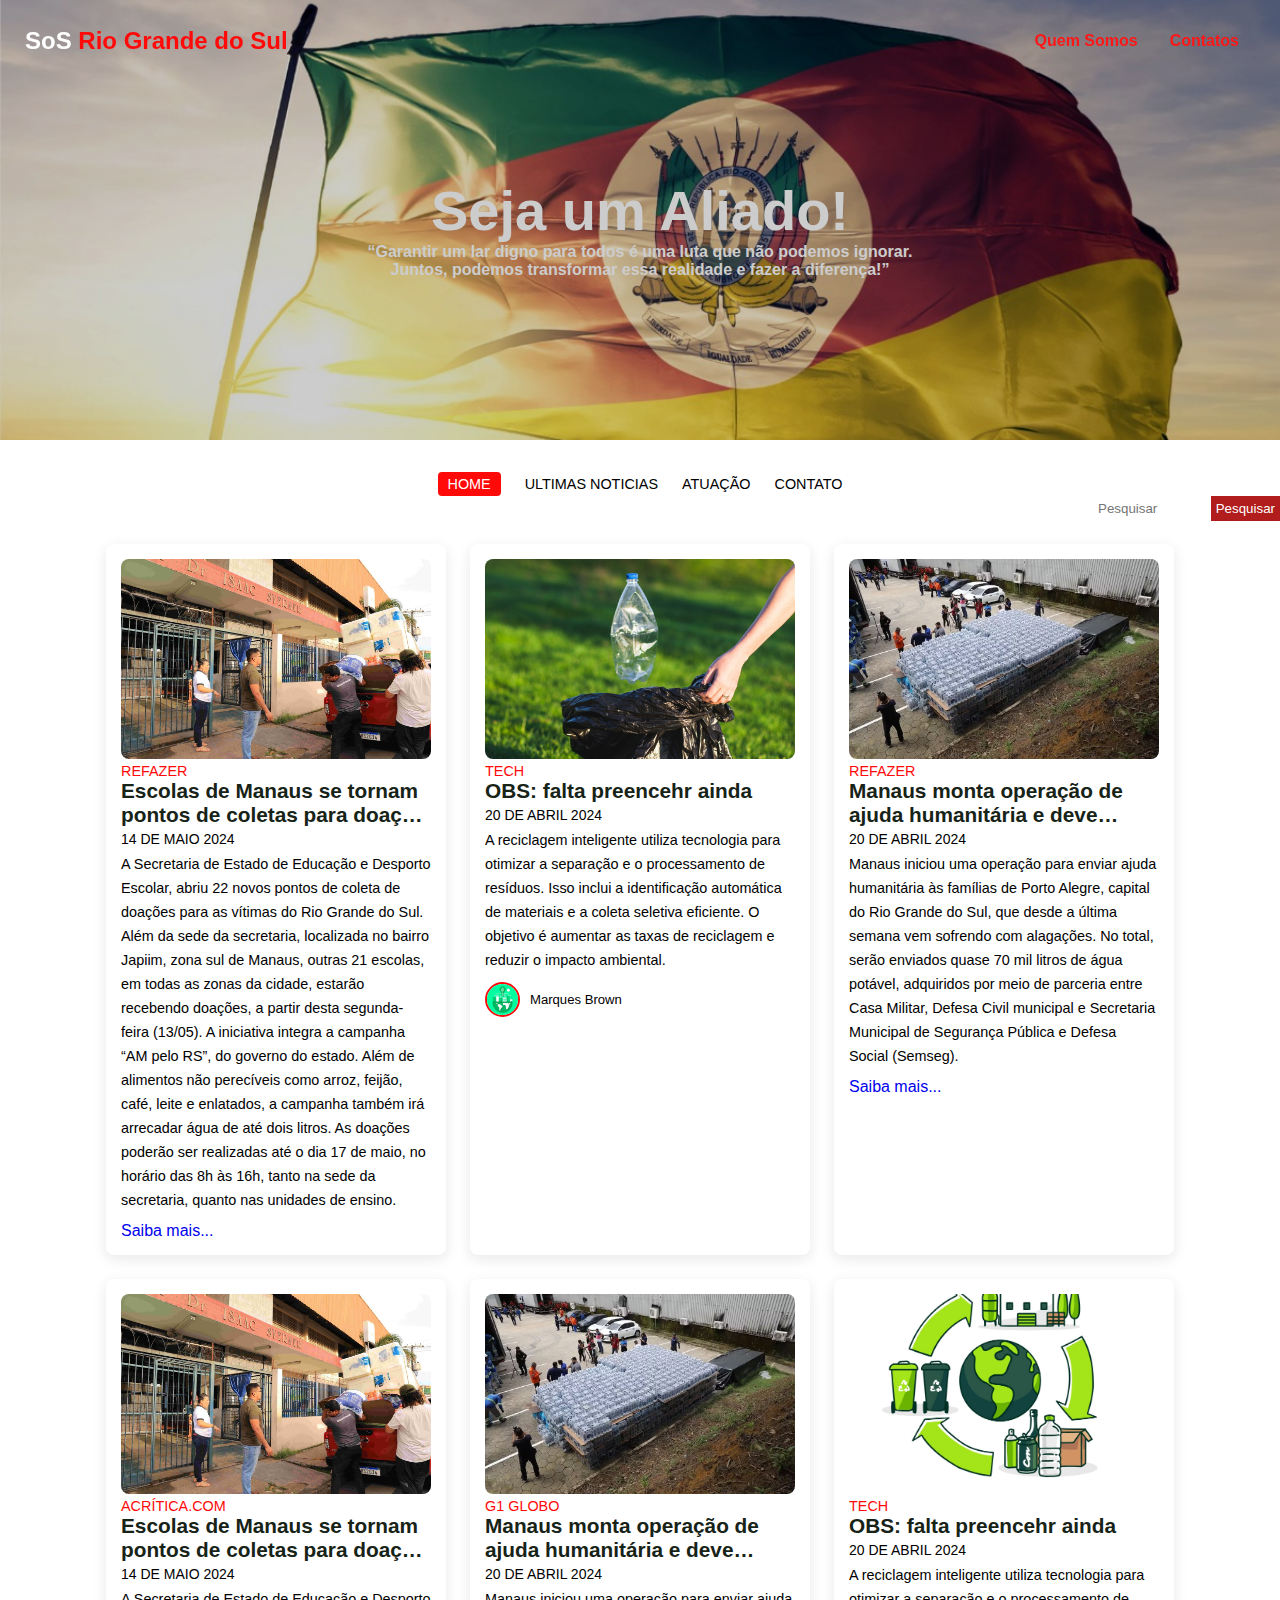
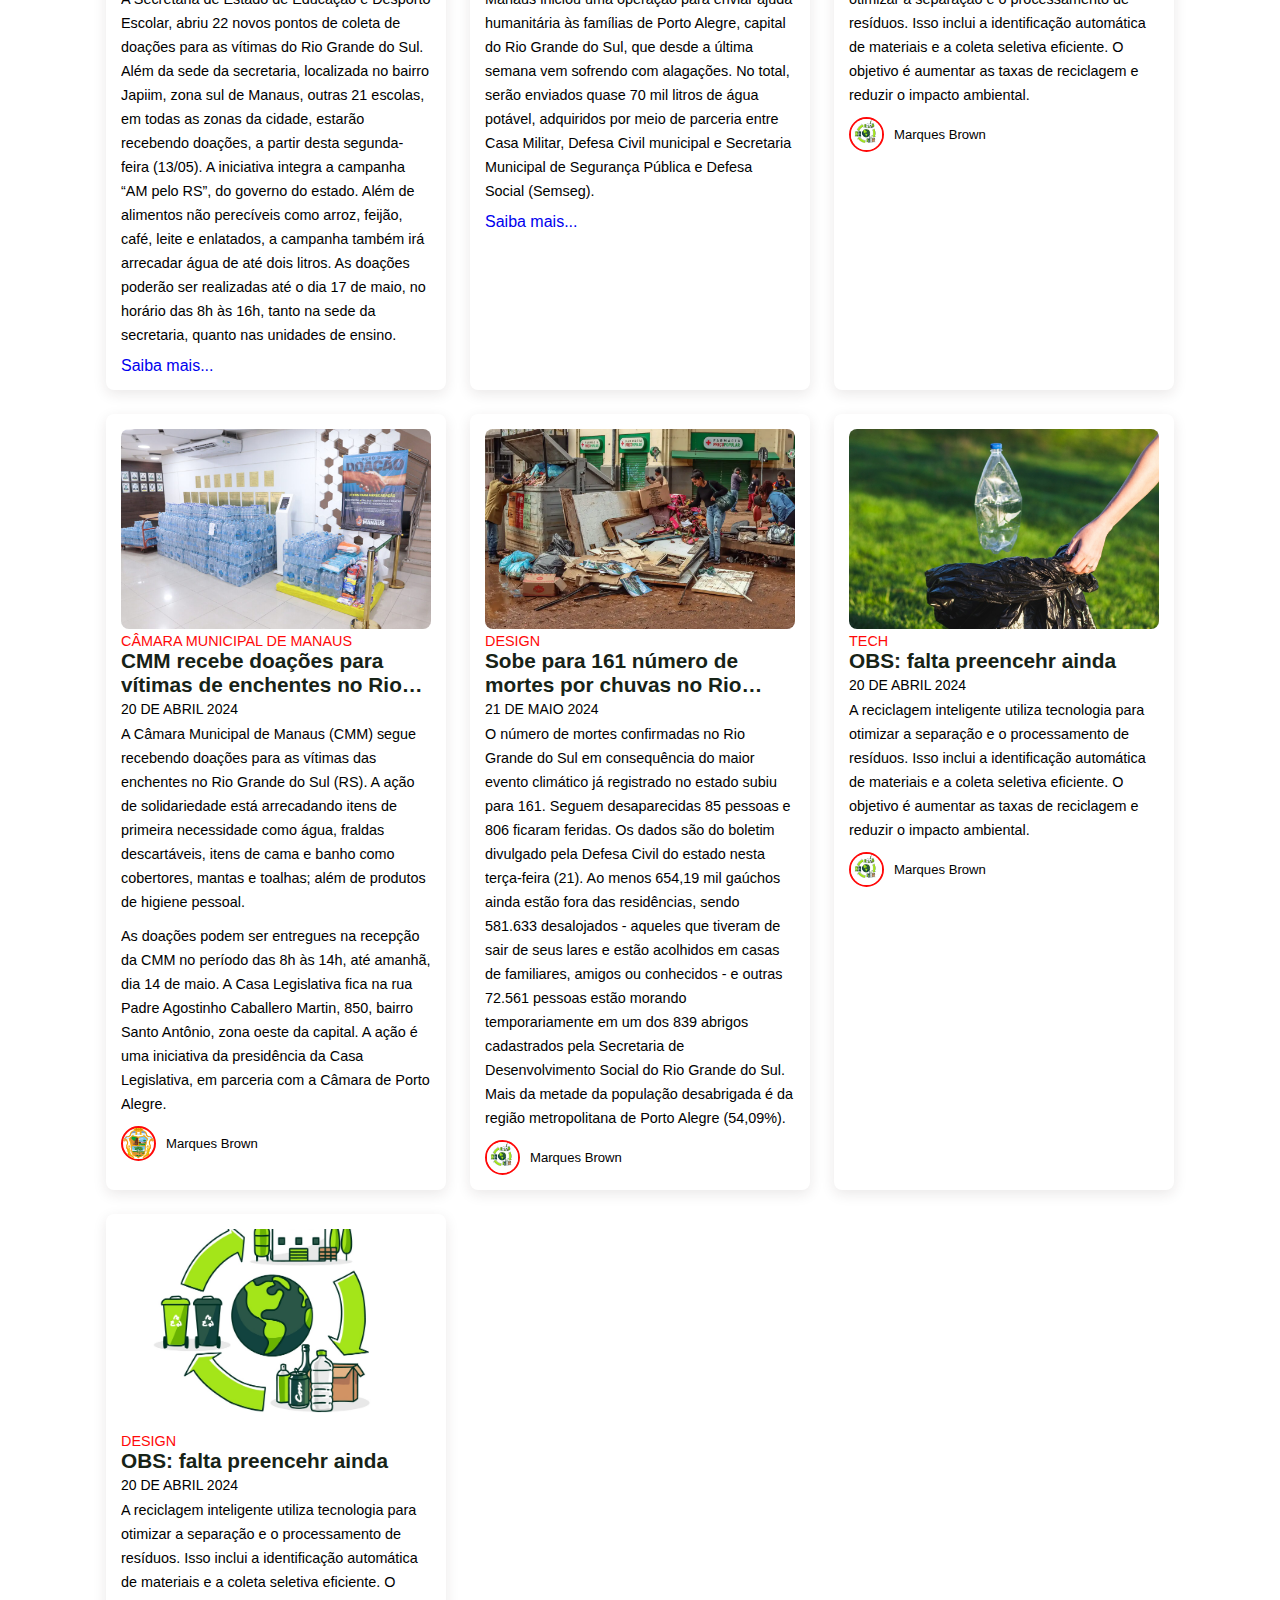
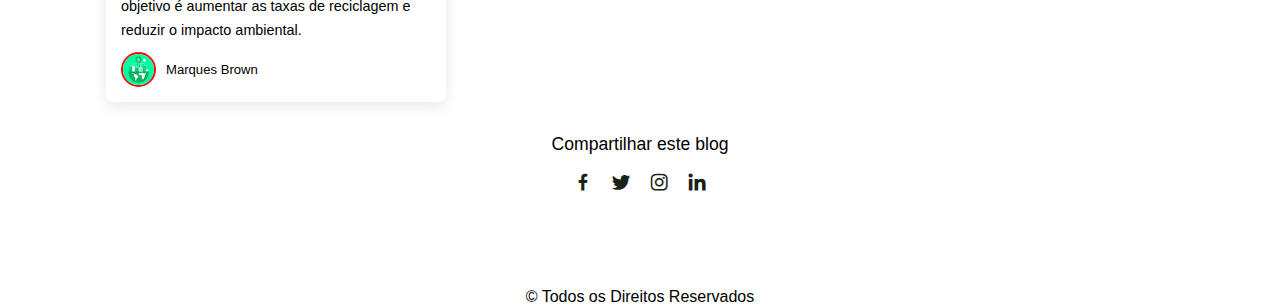
==== commit 63400090: "adição de novos arquivos" ====
--- a/index.html
+++ b/index.html
@@ -12,10 +12,16 @@
   <body>
      <header>
 
-      <div class="nav container">
-      <a href="index.html" class="logo">SoS<span>Rio Grande do Sul</span></a>
-      <!-- <a href="#" class="login">Login</a> -->
-      </div>
+      <div class="nav"> 
+      <a href="index.html" class="logo">SoS <span>Rio Grande do Sul</span></a>
+      
+       
+        <div class="container">
+          <ul class="menu">
+            <li><a href="Quem somos.html">Quem Somos</a></li>
+            <li><a href="#about">Contatos</a></li>
+          </ul>  
+        </div> 
      </header>
       
       <section class="home" id="home">
@@ -24,32 +30,37 @@
           <p>“Garantir um lar digno para todos é uma luta que não podemos ignorar.</p> Juntos, podemos transformar essa realidade e fazer a diferença!”</p>
             <span class="home-subtitle"></span>
          </div>
+        
       </section>
       
        <!-- Post Filter -->
        <div class="post-filter container">
         <span class="filter-item active-filter" data-filter='all'>HOME</span>
-        <span class="filter-item " data-filter='design1'>QUEM SOMOS 1</span>
-        <span class="filter-item " data-filter='design'>QUEM SOMOS</span>
+        <!-- <span class="filter-item " data-filter='design1'>ULTIMAS NOTICIAS</span> -->
+        <span class="filter-item " data-filter='design'>ULTIMAS NOTICIAS</span>
         <span class="filter-item " data-filter='tech'>ATUAÇÃO</span>
         <span class="filter-item " data-filter='mobile'>CONTATO</span>
        </div>
+
+       <div class="endNav">
+        <form action="https://www.google.com/search" method="GET">
+          <input type="text" name="q" placeholder="Pesquisar">
+          <input class="button" type="submit" value="Pesquisar">
+        </form> 
+      </div>
 
        <!-- Posts -->
       <section class="post container">
        <!-- Post Box 1 -->
        <div class="post-box mobile">
          <img src="img/image.jpg" alt="" class="post-img">
-          <h2 class="category">ACRÍTICA.COM</h2>
+          <h2 class="category">refazer </h2>
           <a href="post-page.html" class="post-title">Escolas de Manaus se tornam pontos de coletas para doação às vítimas do Rio Grande do Sul </a>
           <span class="post-date">14 de Maio 2024</span>
           <p class="post-decription">A Secretaria de Estado de Educação e Desporto Escolar, abriu 22 novos pontos de coleta de doações para as vítimas do Rio Grande do Sul. Além da sede da secretaria, localizada no bairro Japiim, zona sul de Manaus, outras 21 escolas, em todas as zonas da cidade, estarão recebendo doações, a partir desta segunda-feira (13/05). A iniciativa integra a campanha “AM pelo RS”, do governo do estado. 
            Além de alimentos não perecíveis como arroz, feijão, café, leite e enlatados, a campanha também irá arrecadar água de até dois litros. As doações poderão ser realizadas até o dia 17 de maio, no horário das 8h às 16h, tanto na sede da secretaria, quanto nas unidades de ensino. </p>
           <a href="https://www.acritica.com/geral/escolas-de-manaus-se-tornam-pontos-de-coletas-para-doac-o-as-vitimas-do-rio-grande-do-sul-1.339587"> Saiba mais...</a>
-          <div class="profile">
-              
-            </div>  
-         </div>
+       </div>
    
             <!-- Post Box 2 -->
            <div class="post-box tech">
@@ -72,7 +83,7 @@
           <!-- Post Box 3 -->
           <div class="post-box mobile">
          <img src="img/whatsapp-image-2024-05-07-at-19.42.32.avif" alt="" class="post-img">
-          <h2 class="category">g1 globo</h2>
+          <h2 class="category">refazer </h2>
           <a href="post-page.html" class="post-title">Manaus monta operação de ajuda humanitária 
             e deve enviar 70 mil litros de água potável ao RS, diz prefeitura</a>
           <span class="post-date">20 de abril 2024</span>
@@ -81,43 +92,35 @@
             70 mil litros de água potável, adquiridos por meio de parceria entre Casa Militar, Defesa Civil municipal e Secretaria 
             Municipal de Segurança Pública e Defesa Social (Semseg).</p>
             <a href="https://g1.globo.com/am/amazonas/noticia/2024/05/07/manaus-monta-operacao-de-ajuda-humanitaria-e-deve-enviar-70-mil-litros-de-agua-potavel-ao-rs-diz-prefeitura.ghtml"> Saiba mais...</a>
-            <div class="profile">
-              
+            <div class="profile">  
             </div>  
          </div>
     
            <!-- Post Box 4 -->
-         <div class="post-box design">
-         <img src="img/Imagem do WhatsApp de 2024-05-03 à(s) 12.42.01_ca1264bf.jpg" alt="" class="post-img">
-          <h2 class="category">Design</h2>
-          <a href="post-page.html" class="post-title">
-              OBS: falta preencehr ainda 
-          </a>
-          <span class="post-date">20 de abril 2024</span>
-          <p class="post-decription">A reciclagem inteligente utiliza tecnologia 
-            para otimizar a separação e o processamento de resíduos. Isso inclui a 
-            identificação automática de materiais e a coleta seletiva eficiente. O 
-            objetivo é aumentar as taxas de reciclagem e reduzir o impacto ambiental.</p>
-            <div class="profile">
-              <img src="img/Imagem do WhatsApp de 2024-05-03 à(s) 12.42.01_88474f6a.jpg" alt="" class="profile-img">
-              <span class="profile-name">Marques Brown</span>
-            </div>  
-         </div>
-
-         <div class="post-box design1">
-          <img src="img/pexels-divinetechygirl-1181467.jpg" alt="" class="post-img">
-           <h2 class="category">Sobre Nós</h2>
-           <a href="post-page.html" class="post-title">
-               Estudantes do Bem 
-           </a>
-           <span class="post-date">20 de abril 2024</span>
-           <p class="post-decription">Somos estudantes universitários de Sistemas de Informação,  apaixonados por tecnologia e inovação. Estamos  no nosso  segundo ano de universidade, e cada dia é uma nova aventura.  Adoramos a sensação de resolver problemas complexos e a satisfação que vem com o código funcionando perfeitamente.
-            Apesar dos desafios e das noites sem dormir, adoramos o que fazemos. Sei que estamos no caminho certo para nossa carreira e mal possamos esperar para ver onde essa jornada nos levará. Somos  estudante de Sistemas de Informação, mas também somos muito mais do que isso. Somos uns sonhadores,  criadores,  inovadores. E esta é a nossa  história.</p>
-             <div class="profile">
-               <img src="img/pexels-divinetechygirl-1181467.jpg" alt="" class="profile-img">
-               <span class="profile-name">Joaliny Furtado  /  Rodrigo Toga</span>
-             </div>  
+           <div class="post-box design">
+            <img src="img/image.jpg" alt="" class="post-img">
+             <h2 class="category">ACRÍTICA.COM</h2>
+             <a href="post-page.html" class="post-title">Escolas de Manaus se tornam pontos de coletas para doação às vítimas do Rio Grande do Sul </a>
+             <span class="post-date">14 de Maio 2024</span>
+             <p class="post-decription">A Secretaria de Estado de Educação e Desporto Escolar, abriu 22 novos pontos de coleta de doações para as vítimas do Rio Grande do Sul. Além da sede da secretaria, localizada no bairro Japiim, zona sul de Manaus, outras 21 escolas, em todas as zonas da cidade, estarão recebendo doações, a partir desta segunda-feira (13/05). A iniciativa integra a campanha “AM pelo RS”, do governo do estado. 
+              Além de alimentos não perecíveis como arroz, feijão, café, leite e enlatados, a campanha também irá arrecadar água de até dois litros. As doações poderão ser realizadas até o dia 17 de maio, no horário das 8h às 16h, tanto na sede da secretaria, quanto nas unidades de ensino. </p>
+             <a href="https://www.acritica.com/geral/escolas-de-manaus-se-tornam-pontos-de-coletas-para-doac-o-as-vitimas-do-rio-grande-do-sul-1.339587"> Saiba mais...</a>
           </div>
+
+          <div class="post-box design">
+            <img src="img/whatsapp-image-2024-05-07-at-19.42.32.avif" alt="" class="post-img">
+             <h2 class="category">g1 globo</h2>
+             <a href="post-page.html" class="post-title">Manaus monta operação de ajuda humanitária 
+               e deve enviar 70 mil litros de água potável ao RS, diz prefeitura</a>
+             <span class="post-date">20 de abril 2024</span>
+             <p class="post-decription">Manaus iniciou uma operação para enviar ajuda humanitária às famílias de Porto Alegre, 
+               capital do Rio Grande do Sul, que desde a última semana vem sofrendo com alagações. No total, serão enviados quase 
+               70 mil litros de água potável, adquiridos por meio de parceria entre Casa Militar, Defesa Civil municipal e Secretaria 
+               Municipal de Segurança Pública e Defesa Social (Semseg).</p>
+               <a href="https://g1.globo.com/am/amazonas/noticia/2024/05/07/manaus-monta-operacao-de-ajuda-humanitaria-e-deve-enviar-70-mil-litros-de-agua-potavel-ao-rs-diz-prefeitura.ghtml"> Saiba mais...</a>
+               <div class="profile">  
+               </div>  
+            </div>
    
             <!-- Post Box 5 -->
            <div class="post-box tech">
@@ -163,16 +166,15 @@
    
            <!-- Post Box 7 -->
        <div class="post-box design">
-         <img src="img/Imagem do WhatsApp de 2024-05-03 à(s) 12.42.01_6d9afd99.jpg" alt="" class="post-img">
+         <img src="img/2.webp" alt="" class="post-img">
           <h2 class="category">Design</h2>
           <a href="post-page.html" class="post-title">
-              OBS: falta preencehr ainda 
-          </a>
-          <span class="post-date">20 de abril 2024</span>
-          <p class="post-decription">A reciclagem inteligente utiliza tecnologia 
-            para otimizar a separação e o processamento de resíduos. Isso inclui a 
-            identificação automática de materiais e a coleta seletiva eficiente. O 
-            objetivo é aumentar as taxas de reciclagem e reduzir o impacto ambiental.</p>
+            Sobe para 161 número de mortes por chuvas no Rio Grande do Sul
+          </a>
+          <span class="post-date">21 de Maio 2024</span>
+          <p class="post-decription">O número de mortes confirmadas no Rio Grande do Sul em consequência do maior evento climático já registrado no estado subiu para 161. Seguem desaparecidas 85 pessoas e 806 ficaram feridas. Os dados são do boletim divulgado pela Defesa Civil do estado nesta terça-feira (21).
+            Ao menos 654,19 mil gaúchos ainda estão fora das residências, sendo 581.633 desalojados - aqueles que tiveram de sair de seus lares e estão acolhidos em casas de familiares, amigos ou conhecidos - e outras 72.561 pessoas estão morando temporariamente em um dos 839 abrigos cadastrados pela Secretaria de Desenvolvimento Social do Rio Grande do Sul.  
+            Mais da metade da população desabrigada é da região metropolitana de Porto Alegre (54,09%).</p>
             <div class="profile">
               <img src="img/Imagem do WhatsApp de 2024-05-03 à(s) 12.42.01_ca1264bf.jpg" alt="" class="profile-img">
               <span class="profile-name">Marques Brown</span>
--- a/style.css
+++ b/style.css
@@ -1,7 +1,3 @@
-/* Google fonts */
-
-@import url('https://fonts.googleapis.com/css2?family=Poppins:ital,wght@0,100;0,200;0,300;0,400;0,500;0,600;0,700;0,800;0,900;1,100;1,200;1,300;1,400;1,500;1,600;1,700;1,800;1,900&display=swap');
-
 *{
   font-family: 'poppins', sans-serif;
   margin: 0;
@@ -29,6 +25,7 @@
 
 li{
   list-style: none;
+  
 }
 
 img{
@@ -37,13 +34,36 @@
 
 section{
   padding: 3rem 0 2rem;
+}
+
+nav{
+  display: flex;
+  justify-content: space-around;
+  align-items: center;
+  
+  height: 8vh;
+}
+
+.nav-menu{
+  list-style: none;
+  display: flex;
+}
+
+.nav-menu li{
+  letter-spacing: 3px;
+  margin-left: 32px;
 }
 
 .container{
   max-width: 1068px;
   margin: auto;
   width: 100%;
+  margin-left: auto;
   
+}
+
+.container {
+  justify-content: space-between;
 }
 
 /* hearder */
@@ -69,15 +89,21 @@
   display: flex;
   align-items: center;
   justify-content: space-between;
-  padding: 18px 0;
-}
+  margin: auto;
+  width: 100%;
+  margin-left: auto;
+  padding: 18px 25px;
+  
+}
+
+
 
 /* rever o tamanho */
 .logo{
-  font-size: 1.7rem;
+  font-size: 1.5rem;
   font-weight: 600;
   color: var(--bg-color);
-
+   width: 40%; 
 }
  /* rever o tamanho */
 .logo span {
@@ -85,41 +111,89 @@
   font-size: 1.5rem;
 }
 
-.login{
-  padding: 8px 14px;
-  text-transform: uppercase;
-  font-weight: 500;
-  border-radius: 4px;
-  background: var(--second-color);
-  color: var(--bg-color);
-}
-
-.login:hover{
-  background: hsl(24, 98%, 58%);
-  transition: 0.3s;
-}
+ nav container.form{
+  color: #ff0909;
+  margin-left: auto; /* Adicione esta linha */
+  margin-right: 0; /* Adicione esta linha */
+  width: 50%;
+}
+ 
+.menu {
+            list-style-type: none;
+            margin: 0;
+            padding: 0;
+            overflow: hidden;
+            float: right; /* Adicione esta linha */
+        }
+        .menu li {
+            float: left;
+           
+        }
+        .menu li a {
+            display: block;
+            color: rgb(255, 23, 23);
+            text-align: center;
+            padding: 14px 16px;
+            text-decoration: none;
+            width: 100%;
+            font-weight: bold; 
+
+        }
+        .menu li a:hover {
+            /* background-color: #ddd; */
+            
+        }
+      
+        
 
 .home{
+  background-image: url(img/1.jpg);
   width: 100%;
   min-height: 440px;
-  background: var(--container-color);
+  /* background: var(--container-color); */
   display: grid;
   justify-content: center;
   align-items: center;
-}
+  background-repeat: no-repeat;
+  background-size: cover;
+  background-position: center center;
+  max-width: 1900px;  
+  
+ 
+}
+
+.home::before{
+  content: "";
+  position: absolute;
+  top: 0;
+  left: 0;
+  width: 100%;
+  height: 440px;
+  background-color: rgba(0, 0, 0, 0.2);
+  z-index: 1;
+  overflow: hidden;
+ 
+}
+
+
 .home-text{
   color: var(--bg-color);
   text-align: center;
+  font-weight: bold;
+  float: left;
 }
 .home-title{
   font-size: 3.5rem;
   width: 100%;
+  
 }
 
 .home-subtitle{
   font-size: 1rem;
   font-weight: 400;
-}
+  
+}
+
 
 /* Post Filter  */
 .post-filter{
@@ -181,6 +255,7 @@
   -webkit-line-clamp: 2;
   -webkit-box-orient: vertical;
    overflow: hidden;
+   
 }
 .post-date{
   display: flex;
@@ -265,9 +340,10 @@
   flex-direction: column;
   align-items: center;
   margin-top: 4rem !important;
-}
-
-.back-hom{
+
+}
+
+.back-home{
   color: var(--second-color);
   font-size: 0.9rem;
 }
@@ -307,10 +383,33 @@
 }
 .share-title{
     font-size: 1.1rem;
+    
+}
+
+input {
+  border: none;
+  padding:5px;
+  float: right;
+  position: absolute;
+  right: 0;
+  top: 2; 
+ 
+}
+
+input[type]:focus {
+  outline: 0 none;
+}
+
+.button {
+  border: none;
+  cursor: pointer;
+  padding: 5px;
+  color: #fff;
+  background-color: #b11c1c;
 }
 
 /* responsividade */
-@media(max-width:1060px){
+@media(max-width:999px){
     .container{
         margin: 0 auto;
         width: 95%;
@@ -349,6 +448,7 @@
     .post-content{
         margin-top: 9rem !important;
     }
+
     @media (max-width:570px){
         .post-header{
             height: 390px;
@@ -396,4 +496,125 @@
             line-height: 1.5rem;
             margin: 10px 0;
            }
-        } +
+           .topnav {
+            background-color: #333;
+            overflow: hidden;
+          }
+        
+
+
+
+
+          * {
+            margin: 0;
+            padding: 0;
+          }
+          
+          a {
+            color: #fff;
+            text-decoration: none;
+            transition: 0.3s;
+          }
+          
+          a:hover {
+            opacity: 0.7;
+          }
+          
+          .logo {
+            font-size: 24px;
+            text-transform: uppercase;
+            letter-spacing: 4px;
+          }
+          
+          nav {
+            display: flex;
+            justify-content: space-around;
+            align-items: center;
+            font-family: system-ui, -apple-system, Helvetica, Arial, sans-serif;
+            background: #ff1a1a;
+            height: 8vh;
+          }
+          
+          main {
+            background: url("bg.jpg") no-repeat center center;
+            background-size: cover;
+            height: 92vh;
+          }
+          
+          .nav-list {
+            list-style: none;
+            display: flex;
+          }
+          
+          .nav-list li {
+            letter-spacing: 3px;
+            margin-left: 32px;
+          }
+          
+          .mobile-menu {
+            display: none;
+            cursor: pointer;
+          }
+          
+          .mobile-menu div {
+            width: 32px;
+            height: 2px;
+            background: #fff;
+            margin: 8px;
+            transition: 0.3s;
+          }
+          
+          @media (max-width: 999px) {
+            body {
+              overflow-x: hidden;
+            }
+            .nav-list {
+              position: absolute;
+              top: 8vh;
+              right: 0;
+              width: 10vw;
+              height: 92vh;
+              background: #ec1e1e;
+              flex-direction: column;
+              align-items: ;
+              justify-content: space-around;
+              transform: translateX(100%);
+              transition: transform 0.3s ease-in;
+            }
+            .nav-list li {
+              margin-left: 0;
+              opacity: 0;
+            }
+            .mobile-menu {
+              display: block;
+            }
+          }
+          
+          .nav-list.active {
+            transform: translateX(0);
+          }
+          
+          @keyframes navLinkFade {
+            from {
+              opacity: 0;
+              transform: translateX(50px);
+            }
+            to {
+              opacity: 1;
+              transform: translateX(0);
+            }
+          }
+          
+          .mobile-menu.active .line1 {
+            transform: rotate(-45deg) translate(-8px, 8px);
+          }
+          
+          .mobile-menu.active .line2 {
+            opacity: 0;
+          }
+          
+          .mobile-menu.active .line3 {
+            transform: rotate(45deg) translate(-5px, -7px);
+          }
+          